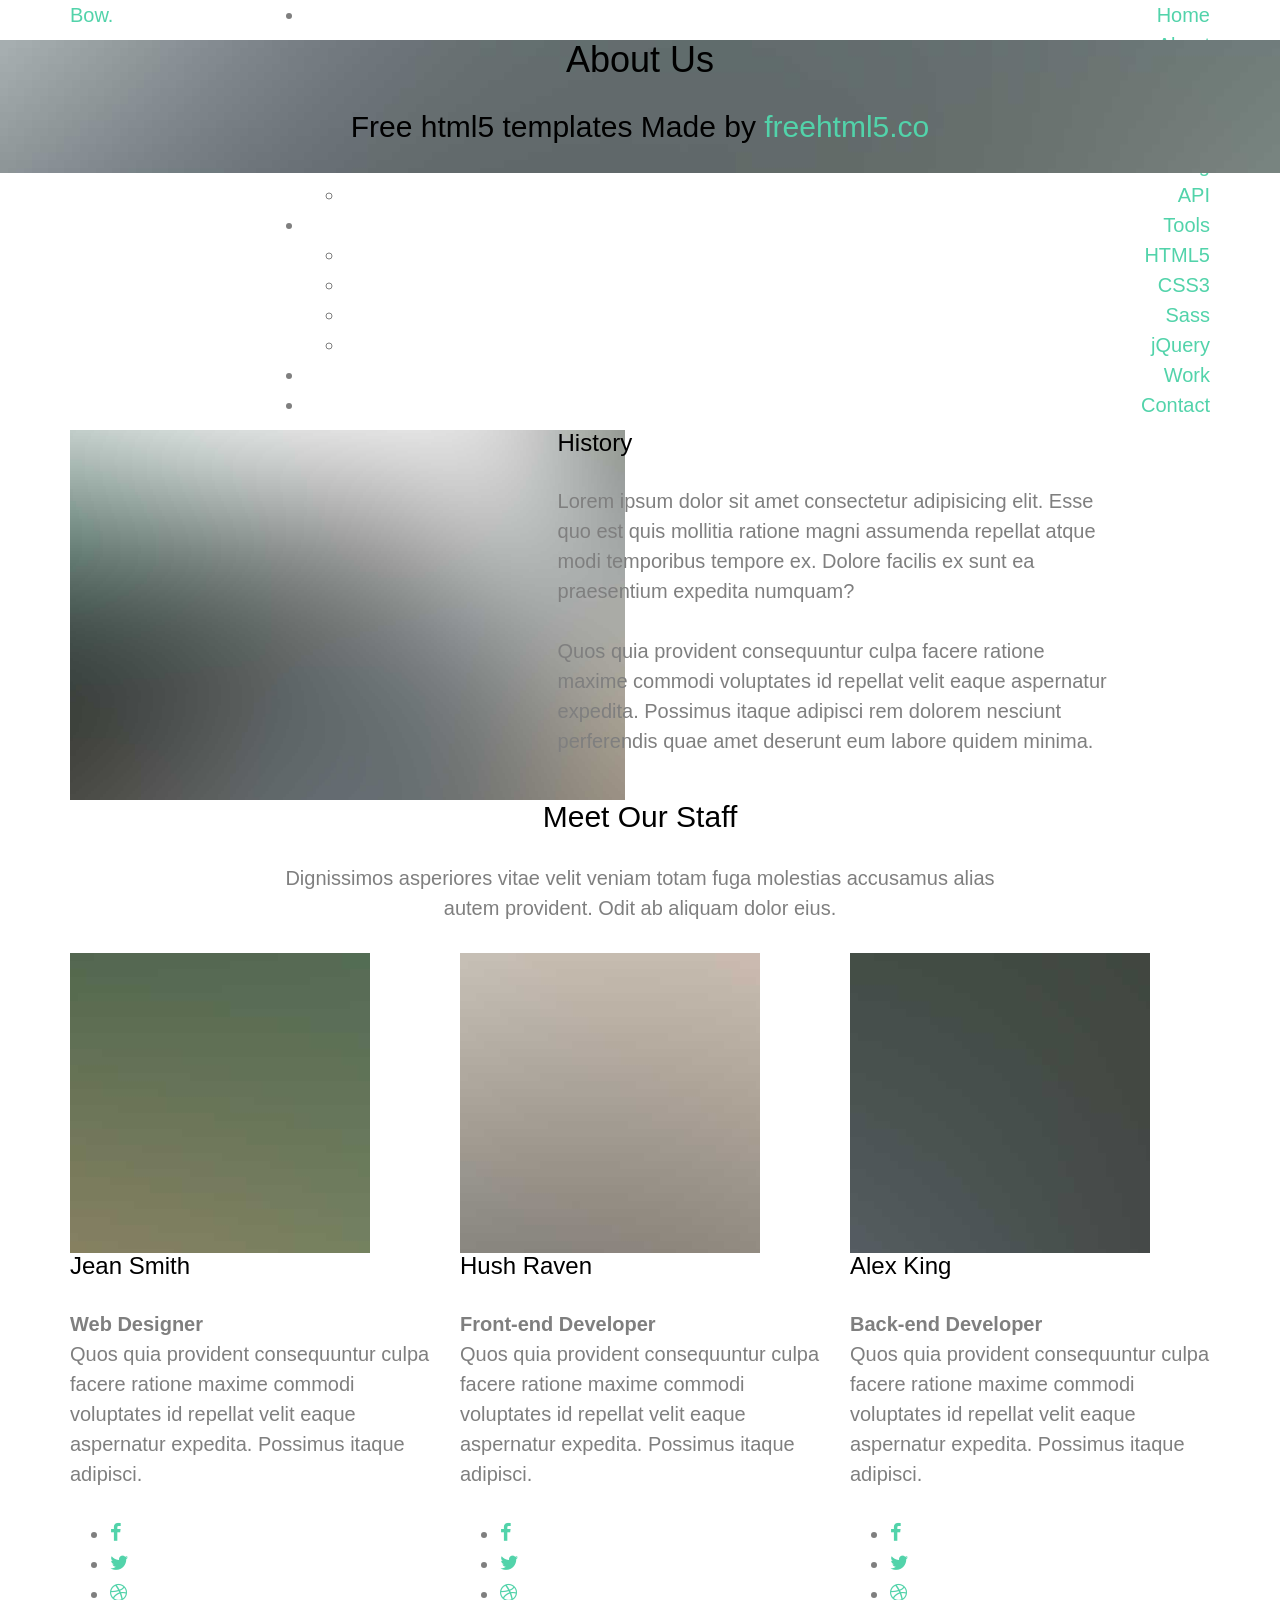
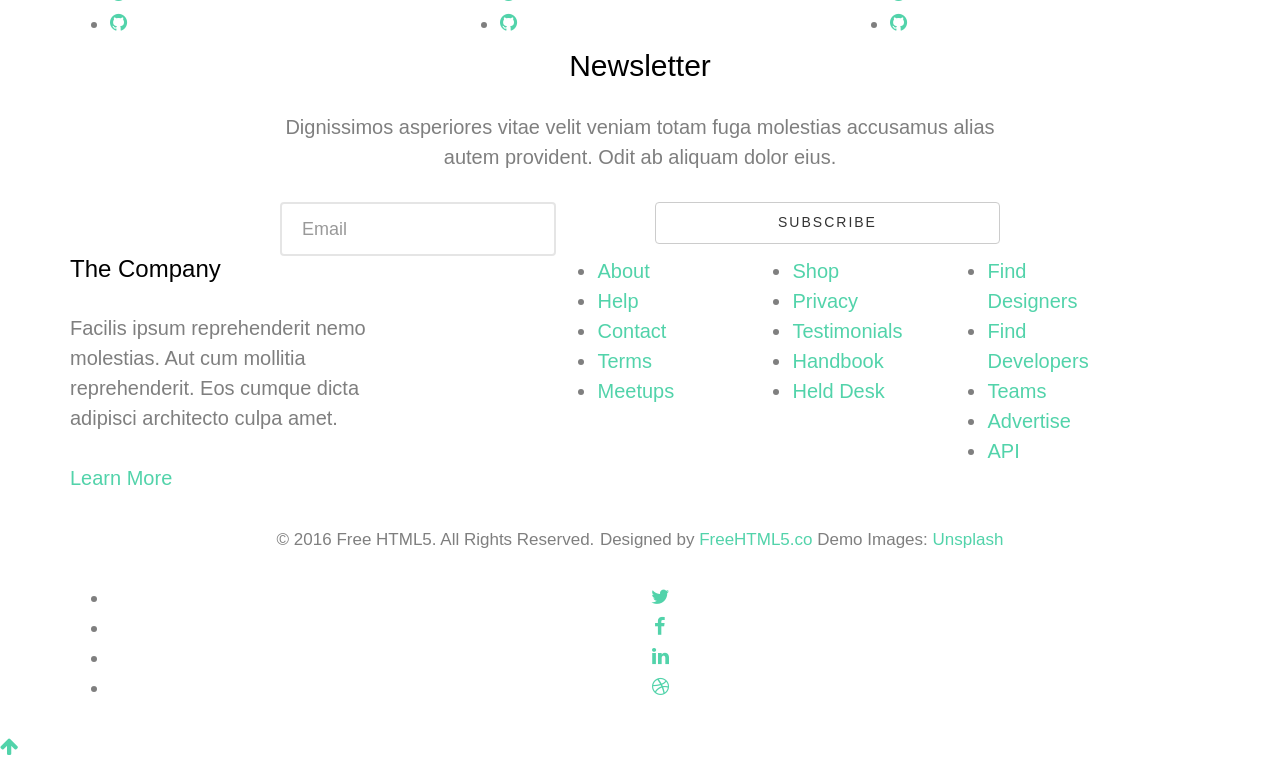
==== about.html @ cf5f9517 "ver.01" ====
<!DOCTYPE HTML>
<html>
	<head>
	<meta charset="utf-8">
	<meta http-equiv="X-UA-Compatible" content="IE=edge">
	<title>Bow &mdash; Free Website Template, Free HTML5 Template by FreeHTML5.co</title>
	<meta name="viewport" content="width=device-width, initial-scale=1">
	<meta name="description" content="Free HTML5 Website Template by FreeHTML5.co" />
	<meta name="keywords" content="free website templates, free html5, free template, free bootstrap, free website template, html5, css3, mobile first, responsive" />
	<meta name="author" content="FreeHTML5.co" />

	
  <!-- 
	//////////////////////////////////////////////////////

	FREE HTML5 TEMPLATE 
	DESIGNED & DEVELOPED by FreeHTML5.co
		
	Website: 		http://freehtml5.co/
	Email: 			info@freehtml5.co
	Twitter: 		http://twitter.com/fh5co
	Facebook: 		https://www.facebook.com/fh5co

	//////////////////////////////////////////////////////
	 -->

  	<!-- Facebook and Twitter integration -->
	<meta property="og:title" content=""/>
	<meta property="og:image" content=""/>
	<meta property="og:url" content=""/>
	<meta property="og:site_name" content=""/>
	<meta property="og:description" content=""/>
	<meta name="twitter:title" content="" />
	<meta name="twitter:image" content="" />
	<meta name="twitter:url" content="" />
	<meta name="twitter:card" content="" />

	<!-- <link href='https://fonts.googleapis.com/css?family=Work+Sans:400,300,600,400italic,700' rel='stylesheet' type='text/css'> -->
	
	<!-- Animate.css -->
	<link rel="stylesheet" href="css/animate.css">
	<!-- Icomoon Icon Fonts-->
	<link rel="stylesheet" href="css/icomoon.css">
	<!-- Bootstrap  -->
	<link rel="stylesheet" href="css/bootstrap.css">

	<!-- Magnific Popup -->
	<link rel="stylesheet" href="css/magnific-popup.css">

	<!-- Theme style  -->
	<link rel="stylesheet" href="css/style.css">

	<!-- Modernizr JS -->
	<script src="js/modernizr-2.6.2.min.js"></script>
	<!-- FOR IE9 below -->
	<!--[if lt IE 9]>
	<script src="js/respond.min.js"></script>
	<![endif]-->

	</head>
	<body>
		
	<div class="fh5co-loader"></div>
	
	<div id="page">
	<nav class="fh5co-nav" role="navigation">
		<div class="container">
			<div class="row">
				<div class="col-xs-2">
					<div id="fh5co-logo"><a href="index.html">Bow.</a></div>
				</div>
				<div class="col-xs-10 text-right menu-1">
					<ul>
						<li><a href="index.html">Home</a></li>
						<li class="active"><a href="about.html">About</a></li>
						<li class="has-dropdown">
							<a href="services.html">Services</a>
							<ul class="dropdown">
								<li><a href="#">Web Design</a></li>
								<li><a href="#">eCommerce</a></li>
								<li><a href="#">Branding</a></li>
								<li><a href="#">API</a></li>
							</ul>
						</li>
						<li class="has-dropdown">
							<a href="#">Tools</a>
							<ul class="dropdown">
								<li><a href="#">HTML5</a></li>
								<li><a href="#">CSS3</a></li>
								<li><a href="#">Sass</a></li>
								<li><a href="#">jQuery</a></li>
							</ul>
						</li>
						<li><a href="work.html">Work</a></li>
						<li><a href="contact.html">Contact</a></li>
					</ul>
				</div>
			</div>
			
		</div>
	</nav>

	<header id="fh5co-header" class="fh5co-cover fh5co-cover-sm" role="banner" style="background-image:url(images/img_bg_2.jpg);">
		<div class="overlay"></div>
		<div class="container">
			<div class="row">
				<div class="col-md-8 col-md-offset-2 text-center">
					<div class="display-t">
						<div class="display-tc animate-box" data-animate-effect="fadeIn">
							<h1>About Us</h1>
							<h2>Free html5 templates Made by <a href="http://freehtml5.co" target="_blank">freehtml5.co</a></h2>
						</div>
					</div>
				</div>
			</div>
		</div>
	</header>
	
	<div id="fh5co-about-section">
		<div class="container">
			<div class="about-content">
				<div class="row animate-box">
					<div class="col-md-6">
						<img class="img-responsive" src="images/img_bg_1.jpg" alt="about">
					</div>
					<div class="col-md-6 col-md-pull-1">
						<div class="desc">
							<h3>History</h3>
							<p>Lorem ipsum dolor sit amet consectetur adipisicing elit. Esse quo est quis mollitia ratione magni assumenda repellat atque modi temporibus tempore ex. Dolore facilis ex sunt ea praesentium expedita numquam?</p> 
							<p>Quos quia provident consequuntur culpa facere ratione maxime commodi voluptates id repellat velit eaque aspernatur expedita. Possimus itaque adipisci rem dolorem nesciunt perferendis quae amet deserunt eum labore quidem minima.</p>
						</div>
					</div>
				</div>
			</div>
			<div class="row animate-box">
				<div class="col-md-8 col-md-offset-2 text-center fh5co-heading">
					<h2>Meet Our Staff</h2>
					<p>Dignissimos asperiores vitae velit veniam totam fuga molestias accusamus alias autem provident. Odit ab aliquam dolor eius.</p>
				</div>
			</div>
			<div class="row">
				<div class="col-md-4 col-sm-4 animate-box" data-animate-effect="fadeIn">
					<div class="fh5co-staff">
						<img src="images/person1.jpg" alt="Free HTML5 Templates by FreeHTML5.co">
						<h3>Jean Smith</h3>
						<strong class="role">Web Designer</strong>
						<p>Quos quia provident consequuntur culpa facere ratione maxime commodi voluptates id repellat velit eaque aspernatur expedita. Possimus itaque adipisci.</p>
						<ul class="fh5co-social-icons">
							<li><a href="#"><i class="icon-facebook"></i></a></li>
							<li><a href="#"><i class="icon-twitter"></i></a></li>
							<li><a href="#"><i class="icon-dribbble"></i></a></li>
							<li><a href="#"><i class="icon-github"></i></a></li>
						</ul>
					</div>
				</div>
				<div class="col-md-4 col-sm-4 animate-box" data-animate-effect="fadeIn">
					<div class="fh5co-staff">
						<img src="images/person2.jpg" alt="Free HTML5 Templates by FreeHTML5.co">
						<h3>Hush Raven</h3>
						<strong class="role">Front-end Developer</strong>
						<p>Quos quia provident consequuntur culpa facere ratione maxime commodi voluptates id repellat velit eaque aspernatur expedita. Possimus itaque adipisci.</p>
						<ul class="fh5co-social-icons">
							<li><a href="#"><i class="icon-facebook"></i></a></li>
							<li><a href="#"><i class="icon-twitter"></i></a></li>
							<li><a href="#"><i class="icon-dribbble"></i></a></li>
							<li><a href="#"><i class="icon-github"></i></a></li>
						</ul>
					</div>
				</div>
				<div class="col-md-4 col-sm-4 animate-box" data-animate-effect="fadeIn">
					<div class="fh5co-staff">
						<img src="images/person3.jpg" alt="Free HTML5 Templates by FreeHTML5.co">
						<h3>Alex King</h3>
						<strong class="role">Back-end Developer</strong>
						<p>Quos quia provident consequuntur culpa facere ratione maxime commodi voluptates id repellat velit eaque aspernatur expedita. Possimus itaque adipisci.</p>
						<ul class="fh5co-social-icons">
							<li><a href="#"><i class="icon-facebook"></i></a></li>
							<li><a href="#"><i class="icon-twitter"></i></a></li>
							<li><a href="#"><i class="icon-dribbble"></i></a></li>
							<li><a href="#"><i class="icon-github"></i></a></li>
						</ul>
					</div>
				</div>
			</div>
		</div>
	</div>

	<div id="fh5co-started">
		<div class="container">
			<div class="row animate-box">
				<div class="col-md-8 col-md-offset-2 text-center fh5co-heading">
					<h2>Newsletter</h2>
					<p>Dignissimos asperiores vitae velit veniam totam fuga molestias accusamus alias autem provident. Odit ab aliquam dolor eius.</p>
				</div>
			</div>
			<div class="row animate-box">
				<div class="col-md-8 col-md-offset-2">
					<form class="form-inline">
						<div class="col-md-6 col-sm-6">
							<div class="form-group">
								<label for="email" class="sr-only">Email</label>
								<input type="email" class="form-control" id="email" placeholder="Email">
							</div>
						</div>
						<div class="col-md-6 col-sm-6">
							<button type="submit" class="btn btn-default btn-block">Subscribe</button>
						</div>
					</form>
				</div>
			</div>
		</div>
	</div>

	<footer id="fh5co-footer" role="contentinfo">
		<div class="container">
			<div class="row row-pb-md">
				<div class="col-md-4 fh5co-widget">
					<h3>The Company</h3>
					<p>Facilis ipsum reprehenderit nemo molestias. Aut cum mollitia reprehenderit. Eos cumque dicta adipisci architecto culpa amet.</p>
					<p><a href="#">Learn More</a></p>
				</div>
				<div class="col-md-2 col-sm-4 col-xs-6 col-md-push-1">
					<ul class="fh5co-footer-links">
						<li><a href="#">About</a></li>
						<li><a href="#">Help</a></li>
						<li><a href="#">Contact</a></li>
						<li><a href="#">Terms</a></li>
						<li><a href="#">Meetups</a></li>
					</ul>
				</div>

				<div class="col-md-2 col-sm-4 col-xs-6 col-md-push-1">
					<ul class="fh5co-footer-links">
						<li><a href="#">Shop</a></li>
						<li><a href="#">Privacy</a></li>
						<li><a href="#">Testimonials</a></li>
						<li><a href="#">Handbook</a></li>
						<li><a href="#">Held Desk</a></li>
					</ul>
				</div>

				<div class="col-md-2 col-sm-4 col-xs-6 col-md-push-1">
					<ul class="fh5co-footer-links">
						<li><a href="#">Find Designers</a></li>
						<li><a href="#">Find Developers</a></li>
						<li><a href="#">Teams</a></li>
						<li><a href="#">Advertise</a></li>
						<li><a href="#">API</a></li>
					</ul>
				</div>
			</div>

			<div class="row copyright">
				<div class="col-md-12 text-center">
					<p>
						<small class="block">&copy; 2016 Free HTML5. All Rights Reserved.</small> 
						<small class="block">Designed by <a href="http://freehtml5.co/" target="_blank">FreeHTML5.co</a> Demo Images: <a href="http://unsplash.co/" target="_blank">Unsplash</a></small>
					</p>
					<p>
						<ul class="fh5co-social-icons">
							<li><a href="#"><i class="icon-twitter"></i></a></li>
							<li><a href="#"><i class="icon-facebook"></i></a></li>
							<li><a href="#"><i class="icon-linkedin"></i></a></li>
							<li><a href="#"><i class="icon-dribbble"></i></a></li>
						</ul>
					</p>
				</div>
			</div>

		</div>
	</footer>
	</div>

	<div class="gototop js-top">
		<a href="#" class="js-gotop"><i class="icon-arrow-up"></i></a>
	</div>
	
	<!-- jQuery -->
	<script src="js/jquery.min.js"></script>
	<!-- jQuery Easing -->
	<script src="js/jquery.easing.1.3.js"></script>
	<!-- Bootstrap -->
	<script src="js/bootstrap.min.js"></script>
	<!-- Waypoints -->
	<script src="js/jquery.waypoints.min.js"></script>
	<!-- countTo -->
	<script src="js/jquery.countTo.js"></script>
	<!-- Magnific Popup -->
	<script src="js/jquery.magnific-popup.min.js"></script>
	<script src="js/magnific-popup-options.js"></script>
	<!-- Main -->
	<script src="js/main.js"></script>

	</body>
</html>
---- css/style.css ----
@font-face {
  font-family: 'icomoon';
  src: url("../fonts/icomoon/icomoon.eot?srf3rx");
  src: url("../fonts/icomoon/icomoon.eot?srf3rx#iefix") format("embedded-opentype"), url("../fonts/icomoon/icomoon.ttf?srf3rx") format("truetype"), url("../fonts/icomoon/icomoon.woff?srf3rx") format("woff"), url("../fonts/icomoon/icomoon.svg?srf3rx#icomoon") format("svg");
  font-weight: normal;
  font-style: normal;
}
/* =======================================================
*
* 	Template Style 
*	Edit this section
*
* ======================================================= */
body {
  font-family: "Source Sans Pro", Arial, sans-serif;
  font-weight: 300;
  font-size: 20px;
  line-height: 1.5;
  color: #777777;
  color: #7f7f7f;
  background: #fff;
  height: 100%;
  position: relative;
}

a {
  color: #52d3aa;
  -webkit-transition: 0.5s;
  -o-transition: 0.5s;
  transition: 0.5s;
}
a:hover, a:active, a:focus {
  color: #52d3aa;
  outline: none;
}

p {
  margin-bottom: 1.5em;
}

h1, h2, h3, h4, h5, h6 {
  color: #000;
  font-family: "Source Sans Pro", Arial, sans-serif;
  font-weight: 400;
  margin: 0 0 30px 0;
}

::-webkit-selection {
  color: #818892;
  background: #f9f6f0;
}

::-moz-selection {
  color: #818892;
  background: #f9f6f0;
}

::selection {
  color: #818892;
  background: #f9f6f0;
}

.edge--bottom {
  position: relative;
  z-index: 1;
}
.edge--bottom:after {
  background: inherit;
  content: '';
  display: block;
  height: 50%;
  left: 0;
  position: absolute;
  right: 0;
  z-index: -1;
  -webkit-backface-visibility: hidden;
}
.edge--bottom:after {
  bottom: 0;
  transform: skewY(-1.5deg);
  transform-origin: 100%;
}

.edge--bottom--reverse {
  position: relative;
  z-index: 1;
}
.edge--bottom--reverse:after {
  background: inherit;
  content: '';
  display: block;
  height: 50%;
  left: 0;
  position: absolute;
  right: 0;
  z-index: -1;
  -webkit-backface-visibility: hidden;
}
.edge--bottom--reverse:after {
  bottom: 0;
  transform: skewY(1.5deg);
  transform-origin: 0 100%;
}

.edge--top {
  position: relative;
  z-index: 1;
}
.edge--top:before {
  background: inherit;
  content: '';
  display: block;
  height: 50%;
  left: 0;
  position: absolute;
  right: 0;
  z-index: -1;
  -webkit-backface-visibility: hidden;
}
.edge--top:before {
  top: 0;
  transform: skewY(1.5deg);
  transform-origin: 100% 0;
}

.edge--top--reverse {
  position: relative;
  z-index: 1;
}
.edge--top--reverse:before {
  background: inherit;
  content: '';
  display: block;
  height: 50%;
  left: 0;
  position: absolute;
  right: 0;
  z-index: -1;
  -webkit-backface-visibility: hidden;
}
.edge--top--reverse:before {
  top: 0;
  transform: skewY(-1.5deg);
  transform-origin: 0 0;
}

.edge--both {
  position: relative;
  z-index: 1;
}
.edge--both:before, .edge--both:after {
  background: inherit;
  content: '';
  display: block;
  height: 50%;
  left: 0;
  position: absolute;
  right: 0;
  z-index: -1;
  -webkit-backface-visibility: hidden;
}
.edge--both:before {
  top: 0;
  transform: skewY(1.5deg);
  transform-origin: 100% 0;
}
.edge--both:after {
  bottom: 0;
  transform: skewY(-1.5deg);
  transform-origin: 100%;
}

.edge--both--reverse {
  position: relative;
  z-index: 1;
}
.edge--both--reverse:before, .edge--both--reverse:after {
  background: inherit;
  content: '';
  display: block;
  height: 50%;
  left: 0;
  position: absolute;
  right: 0;
  z-index: -1;
  -webkit-backface-visibility: hidden;
}
.edge--both--reverse:before {
  top: 0;
  transform: skewY(-1.5deg);
  transform-origin: 0 0;
}
.edge--both--reverse:after {
  bottom: 0;
  transform: skewY(1.5deg);
  transform-origin: 0 0;
}

#fh5co-header {
  position: absolute;
  z-index: 99;
  width: 100%;
  opacity: 1;
  top: 0;
  margin-top: 40px;
}
@media screen and (max-width: 768px) {
  #fh5co-header {
    margin-top: 0;
    background: #fff;
    -webkit-box-shadow: 0 0 9px 0 rgba(0, 0, 0, 0.1);
    -moz-box-shadow: 0 0 9px 0 rgba(0, 0, 0, 0.1);
    -ms-box-shadow: 0 0 9px 0 rgba(0, 0, 0, 0.1);
    box-shadow: 0 0 9px 0 rgba(0, 0, 0, 0.1);
  }
  #fh5co-header .navbar-brand {
    color: #52d3aa !important;
  }
  #fh5co-header #navbar li a {
    color: rgba(0, 0, 0, 0.5) !important;
    -webkit-transition: 0.3s;
    -o-transition: 0.3s;
    transition: 0.3s;
  }
  #fh5co-header #navbar li a:hover {
    color: #52d3aa !important;
  }
  #fh5co-header #navbar li a span:before {
    background: transparent !important;
  }
  #fh5co-header #navbar li.active a {
    background: transparent;
    background: none;
    color: #52d3aa !important;
  }
  #fh5co-header #navbar li.active a span:before {
    visibility: visible;
    -webkit-transform: scaleX(1);
    transform: scaleX(1);
  }
}
#fh5co-header .navbar {
  padding-bottom: 0;
  margin-bottom: 0;
}
#fh5co-header #navbar li a {
  font-family: "Source Sans Pro", Arial, sans-serif;
  color: rgba(255, 255, 255, 0.5);
  position: relative;
  font-size: 19px;
  font-weight: 300;
}
#fh5co-header #navbar li a span {
  position: relative;
  display: block;
  padding-bottom: 2px;
}
#fh5co-header #navbar li a span:before {
  content: "";
  position: absolute;
  width: 100%;
  height: 2px;
  bottom: 0;
  left: 0;
  background-color: rgba(255, 255, 255, 0.5);
  visibility: hidden;
  -webkit-transform: scaleX(0);
  -moz-transform: scaleX(0);
  -ms-transform: scaleX(0);
  -o-transform: scaleX(0);
  transform: scaleX(0);
  -webkit-transition: all 0.3s ease-in-out 0s;
  -moz-transition: all 0.3s ease-in-out 0s;
  -ms-transition: all 0.3s ease-in-out 0s;
  -o-transition: all 0.3s ease-in-out 0s;
  transition: all 0.3s ease-in-out 0s;
}
#fh5co-header #navbar li a:hover {
  color: #fff;
}
#fh5co-header #navbar li a:hover span:before {
  visibility: visible;
  -webkit-transform: scaleX(1);
  -moz-transform: scaleX(1);
  -ms-transform: scaleX(1);
  -o-transform: scaleX(1);
  transform: scaleX(1);
}
#fh5co-header #navbar li.active a {
  background: transparent;
  background: none;
  color: #fff;
}
#fh5co-header #navbar li.active a span:before {
  visibility: visible;
  -webkit-transform: scaleX(1);
  transform: scaleX(1);
}
#fh5co-header .navbar-brand {
  float: left;
  display: block;
  font-size: 30px;
  font-weight: 700;
  padding-left: 0;
  color: #fff;
}
#fh5co-header.navbar-fixed-top {
  position: fixed !important;
  background: #fff;
  -webkit-box-shadow: 0 0 9px 0 rgba(0, 0, 0, 0.1);
  -moz-box-shadow: 0 0 9px 0 rgba(0, 0, 0, 0.1);
  -ms-box-shadow: 0 0 9px 0 rgba(0, 0, 0, 0.1);
  box-shadow: 0 0 9px 0 rgba(0, 0, 0, 0.1);
  margin-top: 0px;
  top: 0;
}
#fh5co-header.navbar-fixed-top .navbar-brand {
  color: #52d3aa;
}
#fh5co-header.navbar-fixed-top #navbar li a {
  color: rgba(0, 0, 0, 0.5);
  -webkit-transition: 0.3s;
  -o-transition: 0.3s;
  transition: 0.3s;
}
#fh5co-header.navbar-fixed-top #navbar li a:hover {
  color: #52d3aa;
}
#fh5co-header.navbar-fixed-top #navbar li.active a {
  background: transparent;
  background: none;
  color: #52d3aa;
}
#fh5co-header.navbar-fixed-top #navbar li.active a span:before {
  visibility: visible;
  -webkit-transform: scaleX(1);
  transform: scaleX(1);
  background-color: #52d3aa;
}
#fh5co-header .navbar-default {
  border: transparent;
  background: transparent;
  -webkit-border-radius: 0px;
  -moz-border-radius: 0px;
  -ms-border-radius: 0px;
  border-radius: 0px;
}
@media screen and (max-width: 768px) {
  #fh5co-header .navbar-default {
    margin-top: 0px;
    padding-right: 0px;
    padding-left: 0px;
  }
}
#fh5co-header .navbar-default .brand-slogan {
  margin: 28px 0 0 15px;
  float: left;
  letter-spacing: 2px;
  color: #adadad;
}
#fh5co-header .navbar-default .brand-slogan em {
  color: #52d3aa;
  font-style: normal;
}
#fh5co-header a {
  -webkit-transition: 0s;
  -o-transition: 0s;
  transition: 0s;
}

#fh5co-home {
  background-color: transparent;
  background-size: cover;
  background-attachment: fixed;
  position: relative;
  width: 100%;
  background-color: #52d3aa;
  color: #fff;
  overflow: hidden;
}
#fh5co-home .gradient {
  position: absolute;
  top: 0;
  bottom: 0;
  left: 0;
  right: 0;
  z-index: 2;
  opacity: .9;
  -webkit-backface-visibility: hidden;
  background-color: #52d3aa;
  /* IE9, iOS 3.2+ */
  background-image: url([data-uri]);
  background-image: -webkit-gradient(linear, 0% 0%, 100% 100%, color-stop(0, #3f95ea), color-stop(1, #52d3aa));
  /* Android 2.3 */
  background-image: -webkit-repeating-linear-gradient(top left, #3f95ea 0%, #52d3aa 100%);
  /* IE10+ */
  background-image: repeating-linear-gradient(to bottom right, #3f95ea 0%, #52d3aa 100%);
  background-image: -ms-repeating-linear-gradient(top left, #3f95ea 0%, #52d3aa 100%);
}
#fh5co-home, #fh5co-home .text-wrap {
  height: 900px;
}
#fh5co-home .text-wrap {
  display: table;
  width: 100%;
  position: relative;
  z-index: 4;
}
#fh5co-home .text-inner {
  display: table-cell;
  vertical-align: middle;
  text-align: center;
}
#fh5co-home .text-inner a {
  color: white;
  border-bottom: 1px dashed rgba(255, 255, 255, 0.5);
  -webkit-transition: 0.5s;
  -o-transition: 0.5s;
  transition: 0.5s;
}
#fh5co-home .text-inner a:hover, #fh5co-home .text-inner a:active, #fh5co-home .text-inner a:focus {
  text-decoration: none;
  color: white;
  border-bottom: 1px dashed white;
}
#fh5co-home .text-inner h1 {
  font-size: 50px;
  color: white;
  margin: 0 0 20px 0;
}
#fh5co-home .text-inner h2 {
  font-size: 28px;
  line-height: 38px;
  font-weight: 300;
  color: rgba(255, 255, 255, 0.8);
  margin: 0;
}

.slant {
  position: absolute;
  transform: rotate(-1.7deg);
  -ms-transform: rotate(-1.7deg);
  -webkit-transform: rotate(-1.7deg);
  -o-transform: rotate(-1.7deg);
  -moz-transform: rotate(-1.7deg);
  background-color: #fff;
  content: "";
  z-index: 3;
  display: inline-block;
  height: 70px;
  bottom: 0;
  margin-bottom: -35px;
  padding: 0;
  width: 101%;
}

#fh5co-intro {
  position: relative;
  bottom: 0;
  margin-top: -150px;
  z-index: 10;
  padding-bottom: 7em;
}
@media screen and (max-width: 768px) {
  #fh5co-intro {
    padding-bottom: 3em;
  }
}
#fh5co-intro > div {
  display: -webkit-box;
  display: -moz-box;
  display: -ms-flexbox;
  display: -webkit-flex;
  display: flex;
  flex-wrap: wrap;
  -webkit-flex-wrap: wrap;
  -moz-flex-wrap: wrap;
}
#fh5co-intro .fh5co-block {
  width: 33.33%;
  float: left;
  text-align: center;
  font-size: 16px;
  min-height: 300px;
  vertical-align: middle;
  padding: 40px;
  background: #fff;
  -webkit-box-shadow: 7px 14px 42px 3px rgba(163, 174, 184, 0.4);
  -moz-box-shadow: 7px 14px 42px 3px rgba(163, 174, 184, 0.4);
  -ms-box-shadow: 7px 14px 42px 3px rgba(163, 174, 184, 0.4);
  -o-box-shadow: 7px 14px 42px 3px rgba(163, 174, 184, 0.4);
  box-shadow: 7px 14px 42px 3px rgba(163, 174, 184, 0.4);
  z-index: 7;
  flex-grow: 1;
  background-size: cover;
  position: relative;
  backgroun-repeat: no-repeat;
}
@media screen and (max-width: 768px) {
  #fh5co-intro .fh5co-block {
    width: 100%;
  }
}
#fh5co-intro .fh5co-block > .overlay-darker {
  z-index: 8;
  opacity: .5;
  background: #474747;
  position: absolute;
  left: 0;
  right: 0;
  top: 0;
  bottom: 0;
}
#fh5co-intro .fh5co-block > .overlay {
  background: #fff;
  opacity: 1;
  z-index: 9;
  position: absolute;
  top: 0;
  bottom: 0;
  left: 0;
  right: 0;
  -webkit-transition: 0.5s;
  -o-transition: 0.5s;
  transition: 0.5s;
}
#fh5co-intro .fh5co-block > .fh5co-text {
  position: relative;
  z-index: 10;
}
#fh5co-intro .fh5co-block > .fh5co-text .fh5co-intro-icon {
  font-size: 50px;
  color: #52d3aa;
  margin-bottom: 30px;
  display: block;
}
#fh5co-intro .fh5co-block h2 {
  font-size: 24px;
  font-weight: 400;
}
#fh5co-intro .fh5co-block:hover > .overlay, #fh5co-intro .fh5co-block:focus > .overlay {
  opacity: 0;
  z-index: 9;
}
#fh5co-intro .fh5co-block:hover > .fh5co-text, #fh5co-intro .fh5co-block:focus > .fh5co-text {
  color: #fff;
}
#fh5co-intro .fh5co-block:hover > .fh5co-text .fh5co-intro-icon, #fh5co-intro .fh5co-block:focus > .fh5co-text .fh5co-intro-icon {
  color: #fff;
}
#fh5co-intro .fh5co-block:hover h2, #fh5co-intro .fh5co-block:focus h2 {
  color: #fff;
}
#fh5co-intro .fh5co-block:hover .btn, #fh5co-intro .fh5co-block:focus .btn {
  border: 2px solid #fff !important;
  background: transparent;
}
#fh5co-intro .fh5co-block:hover .btn:hover, #fh5co-intro .fh5co-block:focus .btn:hover {
  background: #52d3aa !important;
  border: 2px solid #52d3aa !important;
}

.watch-video {
  text-align: center;
  width: 100%;
  display: block;
  float: left;
}
.watch-video span {
  display: block;
  margin-bottom: 20px;
  letter-spacing: 2px;
  text-transform: uppercase;
  font-weight: bold;
}
.watch-video .btn-video {
  display: block;
  font-size: 60px;
  height: 120px;
  width: 120px;
  margin: 0 auto;
  border: 2px solid #52d3aa;
  line-height: 0px;
  display: table;
  text-align: center;
  -webkit-border-radius: 50%;
  -moz-border-radius: 50%;
  -ms-border-radius: 50%;
  border-radius: 50%;
}
.watch-video .btn-video:hover, .watch-video .btn-video:focus, .watch-video .btn-video:active {
  text-decoration: none;
}
.watch-video .btn-video i {
  position: relative;
  display: table-cell;
  vertical-align: middle;
  margin: 0;
  padding: 0;
  right: -9px;
  -webkit-transition: 0.3s;
  -o-transition: 0.3s;
  transition: 0.3s;
}
.watch-video .btn-video:hover i, .watch-video .btn-video:focus i {
  -webkit-transform: scale(1.1);
  -moz-transform: scale(1.1);
  -ms-transform: scale(1.1);
  -o-transform: scale(1.1);
  transform: scale(1.1);
}

#fh5co-services, #fh5co-testimonials, #fh5co-counters, #fh5co-work, #fh5co-contact, #fh5co-about {
  padding: 4em 0;
}
@media screen and (max-width: 768px) {
  #fh5co-services, #fh5co-testimonials, #fh5co-counters, #fh5co-work, #fh5co-contact, #fh5co-about {
    padding: 2em 0;
  }
}

#fh5co-services, #fh5co-work, #fh5co-counters {
  padding: 7em 0;
}
@media screen and (max-width: 768px) {
  #fh5co-services, #fh5co-work, #fh5co-counters {
    padding: 4em 0;
  }
}

#fh5co-services {
  background-color: #52d3aa;
  /* IE9, iOS 3.2+ */
  background-image: url([data-uri]);
  background-image: -webkit-gradient(linear, 0% 0%, 100% 100%, color-stop(0, #3f95ea), color-stop(1, #52d3aa));
  /* Android 2.3 */
  background-image: -webkit-repeating-linear-gradient(top left, #3f95ea 0%, #52d3aa 100%);
  /* IE10+ */
  background-image: repeating-linear-gradient(to bottom right, #3f95ea 0%, #52d3aa 100%);
  background-image: -ms-repeating-linear-gradient(top left, #3f95ea 0%, #52d3aa 100%);
  overflow: hidden;
  position: relative;
  color: rgba(255, 255, 255, 0.7);
}
#fh5co-services:before, #fh5co-services:after {
  position: absolute;
  transform: rotate(-1.7deg);
  -ms-transform: rotate(-1.7deg);
  -webkit-transform: rotate(-1.7deg);
  -o-transform: rotate(-1.7deg);
  -moz-transform: rotate(-1.7deg);
  background-color: #fff;
  content: "";
  z-index: 3;
  display: inline-block;
  height: 70px;
  padding: 0;
  width: 101%;
}
#fh5co-services:before {
  top: 0;
  margin-top: -35px;
}
#fh5co-services:after {
  bottom: 0;
  margin-bottom: -35px;
}
#fh5co-services .fh5co-service {
  padding-right: 30px;
}
#fh5co-services h3 {
  font-size: 24px;
  color: #fff;
}
#fh5co-services .icon {
  font-size: 70px;
  margin-bottom: 30px;
  display: -moz-inline-stack;
  display: inline-block;
  zoom: 1;
  *display: inline;
}
#fh5co-services .icon:before {
  color: #fff;
}
#fh5co-services .section-heading h2 {
  color: #fff;
}
#fh5co-services .section-heading h2.left-border:after {
  background: rgba(255, 255, 255, 0.3);
}

#fh5co-counters {
  background: #52d3aa;
  overflow: hidden;
  background-color: transparent;
  background-size: cover;
  background-attachment: fixed;
  position: relative;
  width: 100%;
  padding: 9em 0 10em 0;
}
@media screen and (max-width: 768px) {
  #fh5co-counters {
    padding: 4em 0;
  }
}
#fh5co-counters .fh5co-overlay {
  position: absolute;
  top: 0;
  left: 0;
  right: 0;
  bottom: 0;
  z-index: 2;
  background: rgba(0, 0, 0, 0.7);
}
#fh5co-counters:before, #fh5co-counters:after {
  position: absolute;
  transform: rotate(-1.7deg);
  -ms-transform: rotate(-1.7deg);
  -webkit-transform: rotate(-1.7deg);
  -o-transform: rotate(-1.7deg);
  -moz-transform: rotate(-1.7deg);
  background-color: #fff;
  content: "";
  z-index: 3;
  display: inline-block;
  height: 70px;
  padding: 0;
  width: 101%;
}
#fh5co-counters:before {
  top: 0;
  margin-top: -35px;
}
#fh5co-counters:after {
  bottom: 0;
  margin-bottom: -35px;
}
#fh5co-counters .section-heading {
  position: relative;
  z-index: 3;
  margin-bottom: 0;
}
#fh5co-counters .section-heading h2 {
  color: #fff;
}
#fh5co-counters .section-heading h2:after {
  background: rgba(255, 255, 255, 0.3) !important;
}
#fh5co-counters .section-heading .subtext h3 {
  color: rgba(255, 255, 255, 0.7) !important;
}
#fh5co-counters .fh5co-counter {
  position: relative;
  z-index: 3;
  text-align: center;
}
@media screen and (max-width: 992px) {
  #fh5co-counters .fh5co-counter {
    margin-bottom: 50px;
    float: left;
    width: 100%;
  }
}
#fh5co-counters .fh5co-counter .fh5co-counter-icon,
#fh5co-counters .fh5co-counter .fh5co-counter-number,
#fh5co-counters .fh5co-counter .fh5co-counter-label {
  display: block;
}
#fh5co-counters .fh5co-counter .fh5co-counter-icon {
  font-size: 40px;
  color: #52d3aa;
}
#fh5co-counters .fh5co-counter .fh5co-counter-number {
  font-size: 70px;
  color: #fff;
  font-weight: 300;
}
#fh5co-counters .fh5co-counter .fh5co-counter-label {
  color: rgba(255, 255, 255, 0.5);
  font-size: 18px;
  font-weight: 400;
}

#fh5co-testimonials .box-testimony {
  margin-bottom: 2em;
  float: left;
}
#fh5co-testimonials .box-testimony a {
  color: rgba(255, 255, 255, 0.5);
}
#fh5co-testimonials .box-testimony a:hover, #fh5co-testimonials .box-testimony a:focus, #fh5co-testimonials .box-testimony a:active {
  color: white;
  text-decoration: none;
}
#fh5co-testimonials .box-testimony blockquote {
  padding-left: 0;
  border-left: none;
  padding: 30px;
  background: #fff;
  background: #52d3aa;
  font-size: 20px;
  font-weight: 300;
  position: relative;
  -webkit-border-radius: 7px;
  -moz-border-radius: 7px;
  -ms-border-radius: 7px;
  border-radius: 7px;
}
#fh5co-testimonials .box-testimony blockquote:after {
  content: "";
  position: absolute;
  top: 100%;
  left: 40px;
  border-top: 10px solid black;
  border-top-color: #fff;
  border-top-color: #52d3aa;
  border-left: 10px solid transparent;
  border-right: 10px solid transparent;
}
#fh5co-testimonials .box-testimony blockquote p {
  font-style: italic;
  color: #fff;
}
#fh5co-testimonials .box-testimony .author {
  line-height: 20px;
  color: black;
  font-size: 16px;
  margin-left: 20px;
  font-weight: 400;
}
#fh5co-testimonials .box-testimony .author a {
  color: #52d3aa;
}
#fh5co-testimonials .box-testimony .author a:hover {
  text-decoration: underline;
}
#fh5co-testimonials .box-testimony .author > figure {
  float: left;
  margin-right: 10px;
}
#fh5co-testimonials .box-testimony .author > figure img {
  width: 60px;
  -webkit-border-radius: 50%;
  -moz-border-radius: 50%;
  -ms-border-radius: 50%;
  border-radius: 50%;
}
#fh5co-testimonials .box-testimony .author p {
  float: left;
  margin-top: 10px;
}
#fh5co-testimonials .box-testimony .author .subtext {
  display: block;
  color: rgba(0, 0, 0, 0.5);
  font-size: 16px;
  font-weight: 400 !important;
}

#fh5co-work {
  overflow: hidden;
  position: relative;
  color: rgba(255, 255, 255, 0.8);
  background-color: #52d3aa;
  /* IE9, iOS 3.2+ */
  background-image: url([data-uri]);
  background-image: -webkit-gradient(linear, 0% 0%, 100% 100%, color-stop(0, #3f95ea), color-stop(1, #52d3aa));
  /* Android 2.3 */
  background-image: -webkit-repeating-linear-gradient(top left, #3f95ea 0%, #52d3aa 100%);
  /* IE10+ */
  background-image: repeating-linear-gradient(to bottom right, #3f95ea 0%, #52d3aa 100%);
  background-image: -ms-repeating-linear-gradient(top left, #3f95ea 0%, #52d3aa 100%);
}
#fh5co-work a {
  color: rgba(255, 255, 255, 0.5);
  text-decoration: underline;
}
#fh5co-work a:hover {
  color: white;
}
#fh5co-work:before, #fh5co-work:after {
  position: absolute;
  transform: rotate(-1.7deg);
  -ms-transform: rotate(-1.7deg);
  -webkit-transform: rotate(-1.7deg);
  -o-transform: rotate(-1.7deg);
  -moz-transform: rotate(-1.7deg);
  background-color: #fff;
  content: "";
  z-index: 3;
  display: inline-block;
  height: 70px;
  padding: 0;
  width: 101%;
}
#fh5co-work:before {
  top: 0;
  margin-top: -35px;
}
#fh5co-work:after {
  bottom: 0;
  margin-bottom: -35px;
}
#fh5co-work .section-heading h2 {
  color: #fff;
}
#fh5co-work .section-heading h2:after {
  background: rgba(255, 255, 255, 0.3);
}
#fh5co-work .section-heading h3 {
  color: rgba(255, 255, 255, 0.8);
}
#fh5co-work .fh5co-project-item {
  display: block;
  width: 100%;
  position: relative;
  top: 0;
  background: #fff;
  overflow: hidden;
  z-index: 9;
  margin-bottom: 30px;
  -webkit-border-radius: 7px;
  -moz-border-radius: 7px;
  -ms-border-radius: 7px;
  border-radius: 7px;
  -webkit-transition: 0.3s;
  -o-transition: 0.3s;
  transition: 0.3s;
}
#fh5co-work .fh5co-project-item img {
  z-index: 8;
  opacity: 1;
  -webkit-transition: 0.3s;
  -o-transition: 0.3s;
  transition: 0.3s;
}
#fh5co-work .fh5co-project-item .fh5co-text {
  padding: 10px 20px;
}
#fh5co-work .fh5co-project-item .fh5co-text h2, #fh5co-work .fh5co-project-item .fh5co-text span {
  text-decoration: none !important;
}
#fh5co-work .fh5co-project-item .fh5co-text h2 {
  font-size: 18px;
  font-weight: bold;
  margin: 0;
}
#fh5co-work .fh5co-project-item .fh5co-text span {
  color: #b3b3b3;
  font-size: 16px;
  font-weight: 400;
}
#fh5co-work .fh5co-project-item:hover, #fh5co-work .fh5co-project-item:focus {
  -webkit-box-shadow: 7px 14px 42px 3px rgba(0, 0, 0, 0.4);
  -moz-box-shadow: 7px 14px 42px 3px rgba(0, 0, 0, 0.4);
  -ms-box-shadow: 7px 14px 42px 3px rgba(0, 0, 0, 0.4);
  -o-box-shadow: 7px 14px 42px 3px rgba(0, 0, 0, 0.4);
  box-shadow: 7px 14px 42px 3px rgba(0, 0, 0, 0.4);
  text-decoration: none;
  top: -15px;
}
#fh5co-work .fh5co-project-item:hover img, #fh5co-work .fh5co-project-item:focus img {
  opacity: .7;
}
#fh5co-work .fh5co-project-item:hover h2, #fh5co-work .fh5co-project-item:hover span, #fh5co-work .fh5co-project-item:focus h2, #fh5co-work .fh5co-project-item:focus span {
  text-decoration: none !important;
}

.fh5co-person {
  border: 2px solid #f2f2f2;
  padding: 80px 30px 30px 30px;
  float: left;
  width: 100%;
  position: relative;
}
@media screen and (max-width: 992px) {
  .fh5co-person {
    margin-bottom: 3.5em;
  }
}
.fh5co-person figure {
  position: absolute;
  margin-top: -60px;
  top: 0;
  left: 50%;
  margin-left: -60px;
  display: block;
  margin-bottom: 50px;
}
.fh5co-person figure img {
  width: 120px;
  border: 2px solid #f2f2f2;
  -webkit-border-radius: 50%;
  -moz-border-radius: 50%;
  -ms-border-radius: 50%;
  border-radius: 50%;
}
.fh5co-person h3 {
  margin-bottom: 0px;
}
.fh5co-person .fh5co-position {
  color: #b3b3b3;
  display: block;
  margin-bottom: 20px;
}

.form-control {
  box-shadow: none;
  background: transparent;
  border: 2px solid rgba(0, 0, 0, 0.1);
  height: 54px;
  font-size: 18px;
  font-weight: 400;
}
.form-control:active, .form-control:focus {
  outline: none;
  box-shadow: none;
  border-color: #52d3aa;
}

.btn {
  -webkit-transition: 0.5s;
  -o-transition: 0.5s;
  transition: 0.5s;
}
.btn:hover, .btn:active, .btn:focus {
  outline: none;
}

#fh5co-contact {
  padding-bottom: 0;
}
#fh5co-contact .fh5co-contact-info {
  padding: 0;
  margin: 0 0 1.5em 0;
}
#fh5co-contact .fh5co-contact-info li {
  position: relative;
  padding: 0;
  margin: 0 0 1.5em 0;
  padding-left: 50px;
  list-style: none;
}
#fh5co-contact .fh5co-contact-info li i {
  position: absolute;
  top: .2em;
  left: 0;
}

.section-heading {
  float: left;
  width: 100%;
  padding-bottom: 50px;
  margin-bottom: 50px;
  clear: both;
}
.section-heading h2 {
  margin: 0 0 30px 0;
  font-size: 50px;
  font-weight: 300;
  color: #444;
  text-transform: uppercase;
  position: relative;
  display: block;
  padding-bottom: 20px;
  line-height: 1.5;
}
.section-heading h2.left-border:after {
  content: "";
  position: absolute;
  display: block;
  width: 80px;
  height: 2px;
  background: #52d3aa;
  left: 0%;
  margin-left: 0px;
  bottom: 0;
}
.section-heading h2:after {
  content: "";
  position: absolute;
  display: block;
  width: 80px;
  height: 2px;
  background: #52d3aa;
  left: 50%;
  margin-left: -40px;
  bottom: 0;
}
@media screen and (max-width: 768px) {
  .section-heading h2 {
    font-size: 30px;
  }
}
.section-heading h3 {
  font-weight: 300;
  line-height: 1.5;
  color: #929292;
}
@media screen and (max-width: 768px) {
  .section-heading h3 {
    font-size: 24px !important;
    line-height: 34px;
  }
}

.btn {
  -webkit-transition: 0.3s;
  -o-transition: 0.3s;
  transition: 0.3s;
}

.fh5co-nav-toggle {
  width: 25px;
  height: 25px;
  cursor: pointer;
  text-decoration: none;
}
.fh5co-nav-toggle.active i::before, .fh5co-nav-toggle.active i::after {
  background: #52d3aa;
}
.fh5co-nav-toggle:hover, .fh5co-nav-toggle:focus, .fh5co-nav-toggle:active {
  outline: none;
  border-bottom: none !important;
}
.fh5co-nav-toggle i {
  position: relative;
  display: -moz-inline-stack;
  display: inline-block;
  zoom: 1;
  *display: inline;
  width: 25px;
  height: 3px;
  color: #52d3aa;
  font: bold 14px/.4 Helvetica;
  text-transform: uppercase;
  text-indent: -55px;
  background: #52d3aa;
  transition: all .2s ease-out;
}
.fh5co-nav-toggle i::before, .fh5co-nav-toggle i::after {
  content: '';
  width: 25px;
  height: 3px;
  background: #52d3aa;
  position: absolute;
  left: 0;
  -webkit-transition: 0.2s;
  -o-transition: 0.2s;
  transition: 0.2s;
}

.fh5co-nav-toggle i::before {
  top: -7px;
}

.fh5co-nav-toggle i::after {
  bottom: -7px;
}

.fh5co-nav-toggle:hover i::before {
  top: -10px;
}

.fh5co-nav-toggle:hover i::after {
  bottom: -10px;
}

.fh5co-nav-toggle.active i {
  background: transparent;
}

.fh5co-nav-toggle.active i::before {
  top: 0;
  -webkit-transform: rotateZ(45deg);
  -moz-transform: rotateZ(45deg);
  -ms-transform: rotateZ(45deg);
  -o-transform: rotateZ(45deg);
  transform: rotateZ(45deg);
}

.fh5co-nav-toggle.active i::after {
  bottom: 0;
  -webkit-transform: rotateZ(-45deg);
  -moz-transform: rotateZ(-45deg);
  -ms-transform: rotateZ(-45deg);
  -o-transform: rotateZ(-45deg);
  transform: rotateZ(-45deg);
}

.fh5co-nav-toggle {
  position: absolute;
  top: 2px;
  right: 0px;
  z-index: 21;
  padding: 6px 0 0 0;
  display: block;
  margin: 0 auto;
  display: none;
  height: 44px;
  width: 25px;
  border-bottom: none !important;
}
@media screen and (max-width: 768px) {
  .fh5co-nav-toggle {
    display: block;
  }
}

#footer {
  padding: 50px 0;
  color: #7f7f7f;
  position: relative;
}
#footer .gotop {
  position: absolute;
  top: -20px;
  left: 50%;
  margin-left: -40px;
  background: #fff;
  z-index: 8;
  width: 80px;
  height: 80px;
  font-size: 30px;
  padding-top: 5px;
  text-align: center;
  vertical-align: middle;
  -webkit-border-radius: 50%;
  -moz-border-radius: 50%;
  -ms-border-radius: 50%;
  border-radius: 50%;
  -webkit-transition: 0.2s;
  -o-transition: 0.2s;
  transition: 0.2s;
}
#footer .gotop:hover, #footer .gotop:focus {
  top: -25px;
  text-decoration: none !important;
}
#footer .copyright {
  font-size: 16px;
  margin-bottom: 0px;
  padding-bottom: 0;
}

.btn {
  text-transform: uppercase;
  letter-spacing: 2px;
  -webkit-transition: 0.3s;
  -o-transition: 0.3s;
  transition: 0.3s;
}
.btn.btn-primary {
  background: #52d3aa;
  color: #fff;
  border: none !important;
  border: 2px solid transparent !important;
}
.btn.btn-primary:hover, .btn.btn-primary:active, .btn.btn-primary:focus {
  box-shadow: none;
  background: #52d3aa;
}
.btn:hover, .btn:active, .btn:focus {
  background: #393e46 !important;
  color: #fff;
  outline: none !important;
}
.btn.btn-default:hover, .btn.btn-default:focus, .btn.btn-default:active {
  border-color: transparent;
}

.social {
  padding: 0;
  margin: 0;
  display: inline-block;
  position: relative;
  width: 100%;
}
.social li {
  list-style: none;
  padding: 0;
  margin: 0;
  display: inline-block;
}
.social li a {
  font-size: 16px;
  display: table;
  width: 40px;
  height: 40px;
  margin: 0 4px;
}
.social li a i {
  display: table-cell;
  vertical-align: middle;
}
.social li a:hover, .social li a:active, .social li a:focus {
  text-decoration: none;
  border-bottom: none;
}
.social li a.social-box {
  background: #52d3aa;
  color: #fff;
}
.social li a.social-circle {
  background: #52d3aa;
  color: #fff;
  -webkit-border-radius: 50%;
  -moz-border-radius: 50%;
  -ms-border-radius: 50%;
  border-radius: 50%;
}
.social li a:hover {
  background: #393e46 !important;
}
.social.social-box a {
  background: #52d3aa;
  color: #fff;
}
.social.social-circle a {
  background: #52d3aa;
  color: #fff;
  -webkit-border-radius: 50%;
  -moz-border-radius: 50%;
  -ms-border-radius: 50%;
  border-radius: 50%;
}

#map {
  width: 100%;
  height: 500px;
  position: relative;
}
@media screen and (max-width: 768px) {
  #map {
    height: 200px;
  }
}

.mfp-with-zoom .mfp-container,
.mfp-with-zoom.mfp-bg {
  opacity: 0;
  -webkit-backface-visibility: hidden;
  /* ideally, transition speed should match zoom duration */
  -webkit-transition: all 0.3s ease-out;
  -moz-transition: all 0.3s ease-out;
  -o-transition: all 0.3s ease-out;
  transition: all 0.3s ease-out;
}

.mfp-with-zoom.mfp-ready .mfp-container {
  opacity: 1;
}

.mfp-with-zoom.mfp-ready.mfp-bg {
  opacity: 0.8;
}

.mfp-with-zoom.mfp-removing .mfp-container,
.mfp-with-zoom.mfp-removing.mfp-bg {
  opacity: 0;
}

.js .to-animate,
.js .to-animate-2,
.js .single-animate {
  opacity: 0;
}

@media screen and (max-width: 480px) {
  .col-xxs-12 {
    float: none;
    width: 100%;
  }
}

.row-bottom-padded-lg {
  padding-bottom: 7em;
}
@media screen and (max-width: 768px) {
  .row-bottom-padded-lg {
    padding-bottom: 2em;
  }
}

.row-bottom-padded-md {
  padding-bottom: 4em;
}
@media screen and (max-width: 768px) {
  .row-bottom-padded-md {
    padding-bottom: 2em;
  }
}

.row-bottom-padded-sm {
  padding-bottom: 2em;
}
@media screen and (max-width: 768px) {
  .row-bottom-padded-sm {
    padding-bottom: 2em;
  }
}

.fh5co-animated {
  -webkit-animation-duration: .3s;
  animation-duration: .3s;
  -webkit-animation-fill-mode: both;
  animation-fill-mode: both;
}

/*# sourceMappingURL=style.css.map */
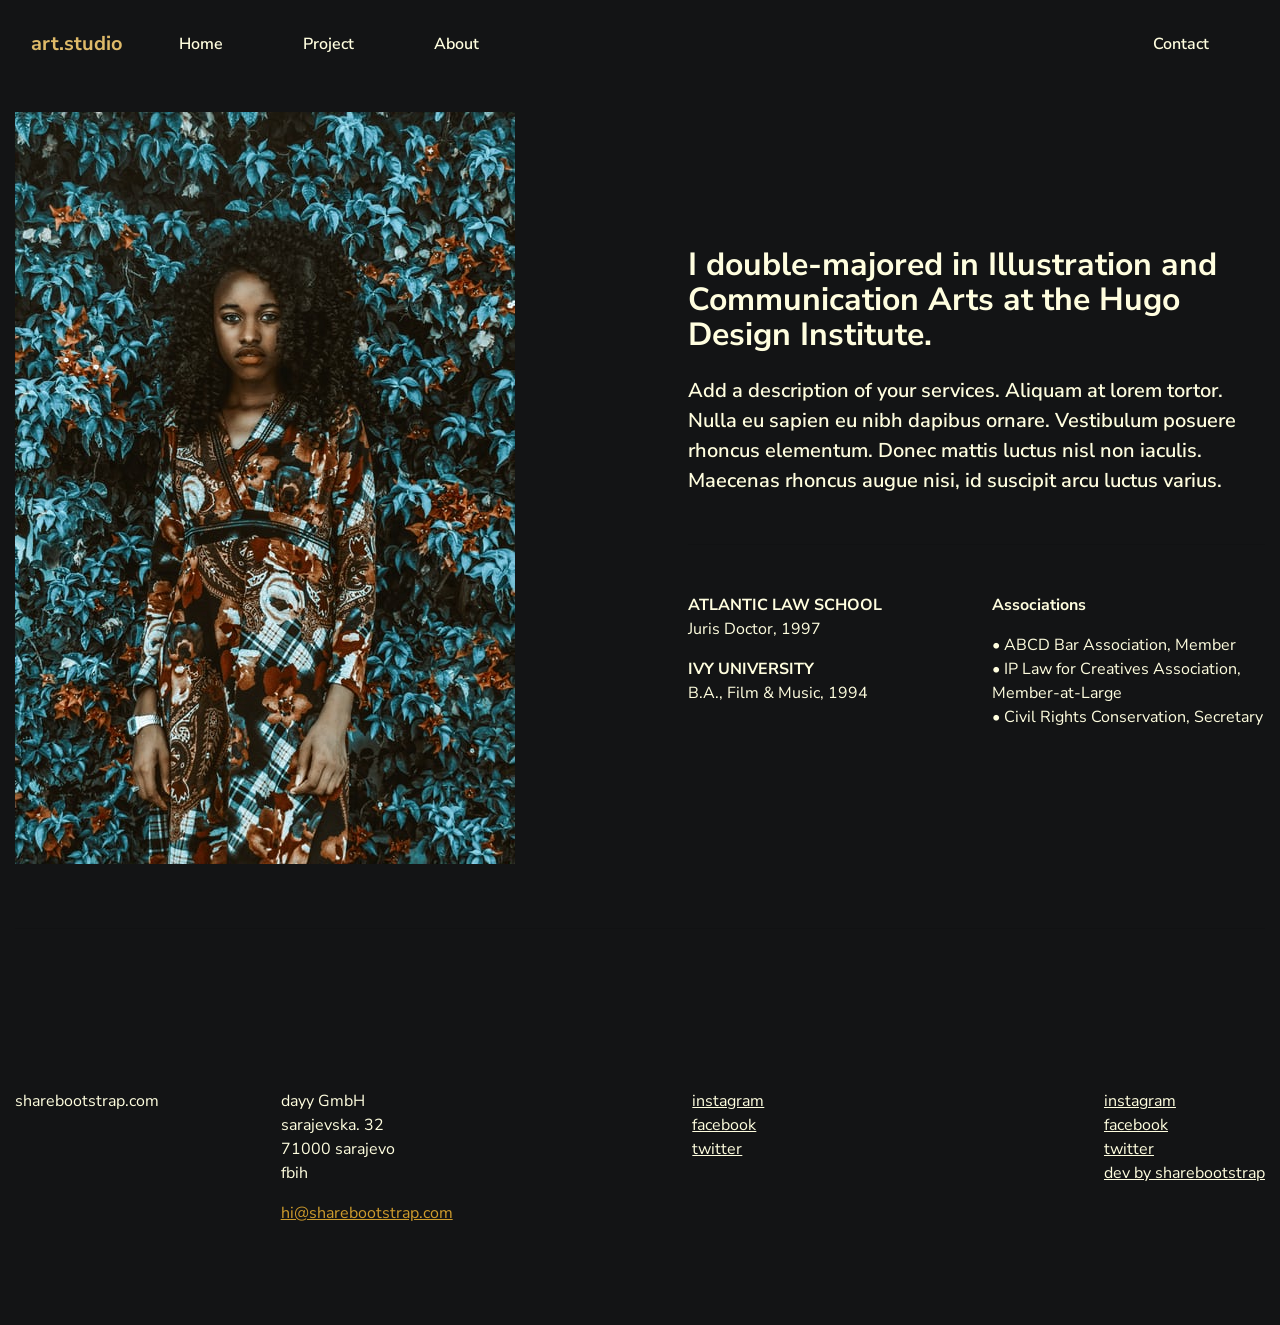
==== commit 3306b99d: "ver.01" ====
--- a/about.html
+++ b/about.html
@@ -1,296 +1,126 @@
-<!DOCTYPE HTML>
-<html>
-	<head>
-	<meta charset="utf-8">
-	<meta http-equiv="X-UA-Compatible" content="IE=edge">
-	<title>Bow &mdash; Free Website Template, Free HTML5 Template by FreeHTML5.co</title>
-	<meta name="viewport" content="width=device-width, initial-scale=1">
-	<meta name="description" content="Free HTML5 Website Template by FreeHTML5.co" />
-	<meta name="keywords" content="free website templates, free html5, free template, free bootstrap, free website template, html5, css3, mobile first, responsive" />
-	<meta name="author" content="FreeHTML5.co" />
+<!DOCTYPE html>
+<html lang="en">
 
-	
-  <!-- 
-	//////////////////////////////////////////////////////
+<head>
+    <meta charset="utf-8">
+    <meta name="viewport" content="width=device-width, initial-scale=1, shrink-to-fit=no">
+    <meta http-equiv="X-UA-Compatible" content="ie=edge">
+    <meta name="description" content="Free minimal portfolio web site template,minmal portfolio,porfolio,bootstrap template,html template,photography " />
+    <title>Home - Free Minimal portfolio template.Art Studio template.</title>
+    <link href="https://fonts.googleapis.com/css?family=Nunito+Sans:300,400,600,700,800,900&display=swap" rel="stylesheet">
+    <link rel="stylesheet" href="assets/css/main.min.css">
+    <link rel="stylesheet" href="assets/css/rtl.css">
+</head>
 
-	FREE HTML5 TEMPLATE 
-	DESIGNED & DEVELOPED by FreeHTML5.co
-		
-	Website: 		http://freehtml5.co/
-	Email: 			info@freehtml5.co
-	Twitter: 		http://twitter.com/fh5co
-	Facebook: 		https://www.facebook.com/fh5co
+<body>
+    <div class="nav-main">
+        <div class="container">
+            <nav class="navbar navbar-expand-lg navbar-light">
+                <a class="navbar-brand font-weight-bold" href="index.html">art.studio</a>
+                <button class="navbar-toggler" type="button" data-toggle="collapse" data-target="#navbarNav" aria-controls="navbarNav" aria-expanded="false" aria-label="Toggle navigation">
+                    <span class="navbar-toggler-icon"></span>
+                </button>
+                <div class="collapse navbar-collapse" id="navbarNav">
+                    <ul class="navbar-nav">
+                        <li class="nav-item">
+                            <a class="nav-link" href="index.html">Home</a>
+                        </li>
+                        <li class="nav-item">
+                            <a class="nav-link" href="project.html">Project</a>
+                        </li>
 
-	//////////////////////////////////////////////////////
-	 -->
+                        <li class="nav-item">
+                            <a class="nav-link" href="about.html">About</a>
+                        </li>
+                    </ul>
 
-  	<!-- Facebook and Twitter integration -->
-	<meta property="og:title" content=""/>
-	<meta property="og:image" content=""/>
-	<meta property="og:url" content=""/>
-	<meta property="og:site_name" content=""/>
-	<meta property="og:description" content=""/>
-	<meta name="twitter:title" content="" />
-	<meta name="twitter:image" content="" />
-	<meta name="twitter:url" content="" />
-	<meta name="twitter:card" content="" />
+                    <ul class="navbar-nav ml-auto">
 
-	<!-- <link href='https://fonts.googleapis.com/css?family=Work+Sans:400,300,600,400italic,700' rel='stylesheet' type='text/css'> -->
-	
-	<!-- Animate.css -->
-	<link rel="stylesheet" href="css/animate.css">
-	<!-- Icomoon Icon Fonts-->
-	<link rel="stylesheet" href="css/icomoon.css">
-	<!-- Bootstrap  -->
-	<link rel="stylesheet" href="css/bootstrap.css">
 
-	<!-- Magnific Popup -->
-	<link rel="stylesheet" href="css/magnific-popup.css">
+                        <li class="nav-item">
+                            <a class="nav-link" href="contact.html">Contact</a>
+                        </li>
+                    </ul>
+                </div>
+            </nav>
+            <!--end:Nav -->
+        </div>
+    </div>
+    <!--end:Navigation -->
+    <main role="main">
+        <section class="pt-4">
+            <div class="container">
+                <div class="row d-flex align-items-center">
+                    <div class="col-md-6">
+                        <figure><img src="./assets/img/photo-1558118720-fa5cdebe6b3a.jpg" alt="" class="img-fluid">
+                        </figure>
+                    </div>
+                    <!-- end:col -->
+                    <div class="col-md-6 pl-lg-5 pl-md-5">
+                        <h2>
+                            I double-majored in Illustration and Communication Arts at the Hugo Design Institute.
+                        </h2>
+                        <p class="lead mt-4">Add a description of your services. Aliquam at lorem tortor. Nulla eu sapien eu nibh dapibus ornare. Vestibulum posuere rhoncus elementum. Donec mattis luctus nisl non iaculis. Maecenas rhoncus augue nisi, id suscipit arcu luctus varius.</p>
+                        <hr class="mt-5">
+                        <div class="row mt-5">
+                            <div class="col-md-6">
+                                <p><strong>ATLANTIC LAW SCHOOL</strong>
+                                    <br>Juris Doctor, 1997</p>
+                                    <p><strong>IVY UNIVERSITY</strong>
+                                        <br>B.A., Film &amp; Music, 1994</p>
+                            </div>
+                            <div class="col-md-6">
+                                <p><strong>Associations</strong>
+                                    <br>
+                                    <p>• ABCD Bar Association, Member
+                                        <br>• IP Law for Creatives Association, Member-at-Large
+                                        <br>• Civil Rights Conservation, Secretary</p>
+                            </div>
+                        </div>
+                    </div>
+                    <!-- end:col -->
+                </div>
+                <hr class="mt-5">
+            </div>
+        </section>
+    </main>
+    <footer class="position-relative">
+        <div class="container">
+            <div class="row">
 
-	<!-- Theme style  -->
-	<link rel="stylesheet" href="css/style.css">
+                <div class="col-lg-auto mt-4">
+                    <p class="mb-4">sharebootstrap.com</p>
+                </div>
+                <div class="col-lg-3 mt-4 ml-auto">
+                    <p>dayy GmbH
+                        <br> sarajevska. 32
+                        <br> 71000 sarajevo
+                        <br> fbih
+                    </p>
+                        <a href="mailto:hi@yourdomain.com"><span style="text-decoration: underline;">hi@sharebootstrap.com</span></a>
+                </div>
+                <div class="col-lg-3 mt-4 ml-auto">
+                    <ul class="list-unstyled footer-link">
+                        <li><a href="#">instagram</a></li>
+                        <li><a href="#">facebook</a></li>
+                        <li><a href="#">twitter</a></li>
+                    </ul>
+                </div>
+                <div class="col-lg-auto ml-lg-auto mt-4">
+                    <ul class="list-unstyled footer-link">
+                        <li><a href="#">instagram</a></li>
+                        <li><a href="#">facebook</a></li>
+                        <li><a href="#">twitter</a></li>
+                        <!-- Please note.You are not allowed to remove credit link.Please respect that.-->
+                        <li><a href="https://sharebootstrap.com">dev by sharebootstrap</a></li>
+                    </ul>
+                </div>
+            </div>
+            <!--/.row-->
+        </div>
+        <!--/.container-->
+    </footer>
+    <script src="assets/js/main.min.js"></script>
+</body>
 
-	<!-- Modernizr JS -->
-	<script src="js/modernizr-2.6.2.min.js"></script>
-	<!-- FOR IE9 below -->
-	<!--[if lt IE 9]>
-	<script src="js/respond.min.js"></script>
-	<![endif]-->
-
-	</head>
-	<body>
-		
-	<div class="fh5co-loader"></div>
-	
-	<div id="page">
-	<nav class="fh5co-nav" role="navigation">
-		<div class="container">
-			<div class="row">
-				<div class="col-xs-2">
-					<div id="fh5co-logo"><a href="index.html">Bow.</a></div>
-				</div>
-				<div class="col-xs-10 text-right menu-1">
-					<ul>
-						<li><a href="index.html">Home</a></li>
-						<li class="active"><a href="about.html">About</a></li>
-						<li class="has-dropdown">
-							<a href="services.html">Services</a>
-							<ul class="dropdown">
-								<li><a href="#">Web Design</a></li>
-								<li><a href="#">eCommerce</a></li>
-								<li><a href="#">Branding</a></li>
-								<li><a href="#">API</a></li>
-							</ul>
-						</li>
-						<li class="has-dropdown">
-							<a href="#">Tools</a>
-							<ul class="dropdown">
-								<li><a href="#">HTML5</a></li>
-								<li><a href="#">CSS3</a></li>
-								<li><a href="#">Sass</a></li>
-								<li><a href="#">jQuery</a></li>
-							</ul>
-						</li>
-						<li><a href="work.html">Work</a></li>
-						<li><a href="contact.html">Contact</a></li>
-					</ul>
-				</div>
-			</div>
-			
-		</div>
-	</nav>
-
-	<header id="fh5co-header" class="fh5co-cover fh5co-cover-sm" role="banner" style="background-image:url(images/img_bg_2.jpg);">
-		<div class="overlay"></div>
-		<div class="container">
-			<div class="row">
-				<div class="col-md-8 col-md-offset-2 text-center">
-					<div class="display-t">
-						<div class="display-tc animate-box" data-animate-effect="fadeIn">
-							<h1>About Us</h1>
-							<h2>Free html5 templates Made by <a href="http://freehtml5.co" target="_blank">freehtml5.co</a></h2>
-						</div>
-					</div>
-				</div>
-			</div>
-		</div>
-	</header>
-	
-	<div id="fh5co-about-section">
-		<div class="container">
-			<div class="about-content">
-				<div class="row animate-box">
-					<div class="col-md-6">
-						<img class="img-responsive" src="images/img_bg_1.jpg" alt="about">
-					</div>
-					<div class="col-md-6 col-md-pull-1">
-						<div class="desc">
-							<h3>History</h3>
-							<p>Lorem ipsum dolor sit amet consectetur adipisicing elit. Esse quo est quis mollitia ratione magni assumenda repellat atque modi temporibus tempore ex. Dolore facilis ex sunt ea praesentium expedita numquam?</p> 
-							<p>Quos quia provident consequuntur culpa facere ratione maxime commodi voluptates id repellat velit eaque aspernatur expedita. Possimus itaque adipisci rem dolorem nesciunt perferendis quae amet deserunt eum labore quidem minima.</p>
-						</div>
-					</div>
-				</div>
-			</div>
-			<div class="row animate-box">
-				<div class="col-md-8 col-md-offset-2 text-center fh5co-heading">
-					<h2>Meet Our Staff</h2>
-					<p>Dignissimos asperiores vitae velit veniam totam fuga molestias accusamus alias autem provident. Odit ab aliquam dolor eius.</p>
-				</div>
-			</div>
-			<div class="row">
-				<div class="col-md-4 col-sm-4 animate-box" data-animate-effect="fadeIn">
-					<div class="fh5co-staff">
-						<img src="images/person1.jpg" alt="Free HTML5 Templates by FreeHTML5.co">
-						<h3>Jean Smith</h3>
-						<strong class="role">Web Designer</strong>
-						<p>Quos quia provident consequuntur culpa facere ratione maxime commodi voluptates id repellat velit eaque aspernatur expedita. Possimus itaque adipisci.</p>
-						<ul class="fh5co-social-icons">
-							<li><a href="#"><i class="icon-facebook"></i></a></li>
-							<li><a href="#"><i class="icon-twitter"></i></a></li>
-							<li><a href="#"><i class="icon-dribbble"></i></a></li>
-							<li><a href="#"><i class="icon-github"></i></a></li>
-						</ul>
-					</div>
-				</div>
-				<div class="col-md-4 col-sm-4 animate-box" data-animate-effect="fadeIn">
-					<div class="fh5co-staff">
-						<img src="images/person2.jpg" alt="Free HTML5 Templates by FreeHTML5.co">
-						<h3>Hush Raven</h3>
-						<strong class="role">Front-end Developer</strong>
-						<p>Quos quia provident consequuntur culpa facere ratione maxime commodi voluptates id repellat velit eaque aspernatur expedita. Possimus itaque adipisci.</p>
-						<ul class="fh5co-social-icons">
-							<li><a href="#"><i class="icon-facebook"></i></a></li>
-							<li><a href="#"><i class="icon-twitter"></i></a></li>
-							<li><a href="#"><i class="icon-dribbble"></i></a></li>
-							<li><a href="#"><i class="icon-github"></i></a></li>
-						</ul>
-					</div>
-				</div>
-				<div class="col-md-4 col-sm-4 animate-box" data-animate-effect="fadeIn">
-					<div class="fh5co-staff">
-						<img src="images/person3.jpg" alt="Free HTML5 Templates by FreeHTML5.co">
-						<h3>Alex King</h3>
-						<strong class="role">Back-end Developer</strong>
-						<p>Quos quia provident consequuntur culpa facere ratione maxime commodi voluptates id repellat velit eaque aspernatur expedita. Possimus itaque adipisci.</p>
-						<ul class="fh5co-social-icons">
-							<li><a href="#"><i class="icon-facebook"></i></a></li>
-							<li><a href="#"><i class="icon-twitter"></i></a></li>
-							<li><a href="#"><i class="icon-dribbble"></i></a></li>
-							<li><a href="#"><i class="icon-github"></i></a></li>
-						</ul>
-					</div>
-				</div>
-			</div>
-		</div>
-	</div>
-
-	<div id="fh5co-started">
-		<div class="container">
-			<div class="row animate-box">
-				<div class="col-md-8 col-md-offset-2 text-center fh5co-heading">
-					<h2>Newsletter</h2>
-					<p>Dignissimos asperiores vitae velit veniam totam fuga molestias accusamus alias autem provident. Odit ab aliquam dolor eius.</p>
-				</div>
-			</div>
-			<div class="row animate-box">
-				<div class="col-md-8 col-md-offset-2">
-					<form class="form-inline">
-						<div class="col-md-6 col-sm-6">
-							<div class="form-group">
-								<label for="email" class="sr-only">Email</label>
-								<input type="email" class="form-control" id="email" placeholder="Email">
-							</div>
-						</div>
-						<div class="col-md-6 col-sm-6">
-							<button type="submit" class="btn btn-default btn-block">Subscribe</button>
-						</div>
-					</form>
-				</div>
-			</div>
-		</div>
-	</div>
-
-	<footer id="fh5co-footer" role="contentinfo">
-		<div class="container">
-			<div class="row row-pb-md">
-				<div class="col-md-4 fh5co-widget">
-					<h3>The Company</h3>
-					<p>Facilis ipsum reprehenderit nemo molestias. Aut cum mollitia reprehenderit. Eos cumque dicta adipisci architecto culpa amet.</p>
-					<p><a href="#">Learn More</a></p>
-				</div>
-				<div class="col-md-2 col-sm-4 col-xs-6 col-md-push-1">
-					<ul class="fh5co-footer-links">
-						<li><a href="#">About</a></li>
-						<li><a href="#">Help</a></li>
-						<li><a href="#">Contact</a></li>
-						<li><a href="#">Terms</a></li>
-						<li><a href="#">Meetups</a></li>
-					</ul>
-				</div>
-
-				<div class="col-md-2 col-sm-4 col-xs-6 col-md-push-1">
-					<ul class="fh5co-footer-links">
-						<li><a href="#">Shop</a></li>
-						<li><a href="#">Privacy</a></li>
-						<li><a href="#">Testimonials</a></li>
-						<li><a href="#">Handbook</a></li>
-						<li><a href="#">Held Desk</a></li>
-					</ul>
-				</div>
-
-				<div class="col-md-2 col-sm-4 col-xs-6 col-md-push-1">
-					<ul class="fh5co-footer-links">
-						<li><a href="#">Find Designers</a></li>
-						<li><a href="#">Find Developers</a></li>
-						<li><a href="#">Teams</a></li>
-						<li><a href="#">Advertise</a></li>
-						<li><a href="#">API</a></li>
-					</ul>
-				</div>
-			</div>
-
-			<div class="row copyright">
-				<div class="col-md-12 text-center">
-					<p>
-						<small class="block">&copy; 2016 Free HTML5. All Rights Reserved.</small> 
-						<small class="block">Designed by <a href="http://freehtml5.co/" target="_blank">FreeHTML5.co</a> Demo Images: <a href="http://unsplash.co/" target="_blank">Unsplash</a></small>
-					</p>
-					<p>
-						<ul class="fh5co-social-icons">
-							<li><a href="#"><i class="icon-twitter"></i></a></li>
-							<li><a href="#"><i class="icon-facebook"></i></a></li>
-							<li><a href="#"><i class="icon-linkedin"></i></a></li>
-							<li><a href="#"><i class="icon-dribbble"></i></a></li>
-						</ul>
-					</p>
-				</div>
-			</div>
-
-		</div>
-	</footer>
-	</div>
-
-	<div class="gototop js-top">
-		<a href="#" class="js-gotop"><i class="icon-arrow-up"></i></a>
-	</div>
-	
-	<!-- jQuery -->
-	<script src="js/jquery.min.js"></script>
-	<!-- jQuery Easing -->
-	<script src="js/jquery.easing.1.3.js"></script>
-	<!-- Bootstrap -->
-	<script src="js/bootstrap.min.js"></script>
-	<!-- Waypoints -->
-	<script src="js/jquery.waypoints.min.js"></script>
-	<!-- countTo -->
-	<script src="js/jquery.countTo.js"></script>
-	<!-- Magnific Popup -->
-	<script src="js/jquery.magnific-popup.min.js"></script>
-	<script src="js/magnific-popup-options.js"></script>
-	<!-- Main -->
-	<script src="js/main.js"></script>
-
-	</body>
-</html>
-
+</html>
--- a/assets/css/rtl.css
+++ b/assets/css/rtl.css
@@ -0,0 +1,10 @@
+/* line 5, src/assets/scss/rtl.scss */
+.jumbotron {
+  direction: ltr;
+  text-align: left;
+  margin: 0 2em 0 1em;
+  padding-right: 1em;
+  margin: 0 !important;
+}
+
+/*# sourceMappingURL=../../../scss */
